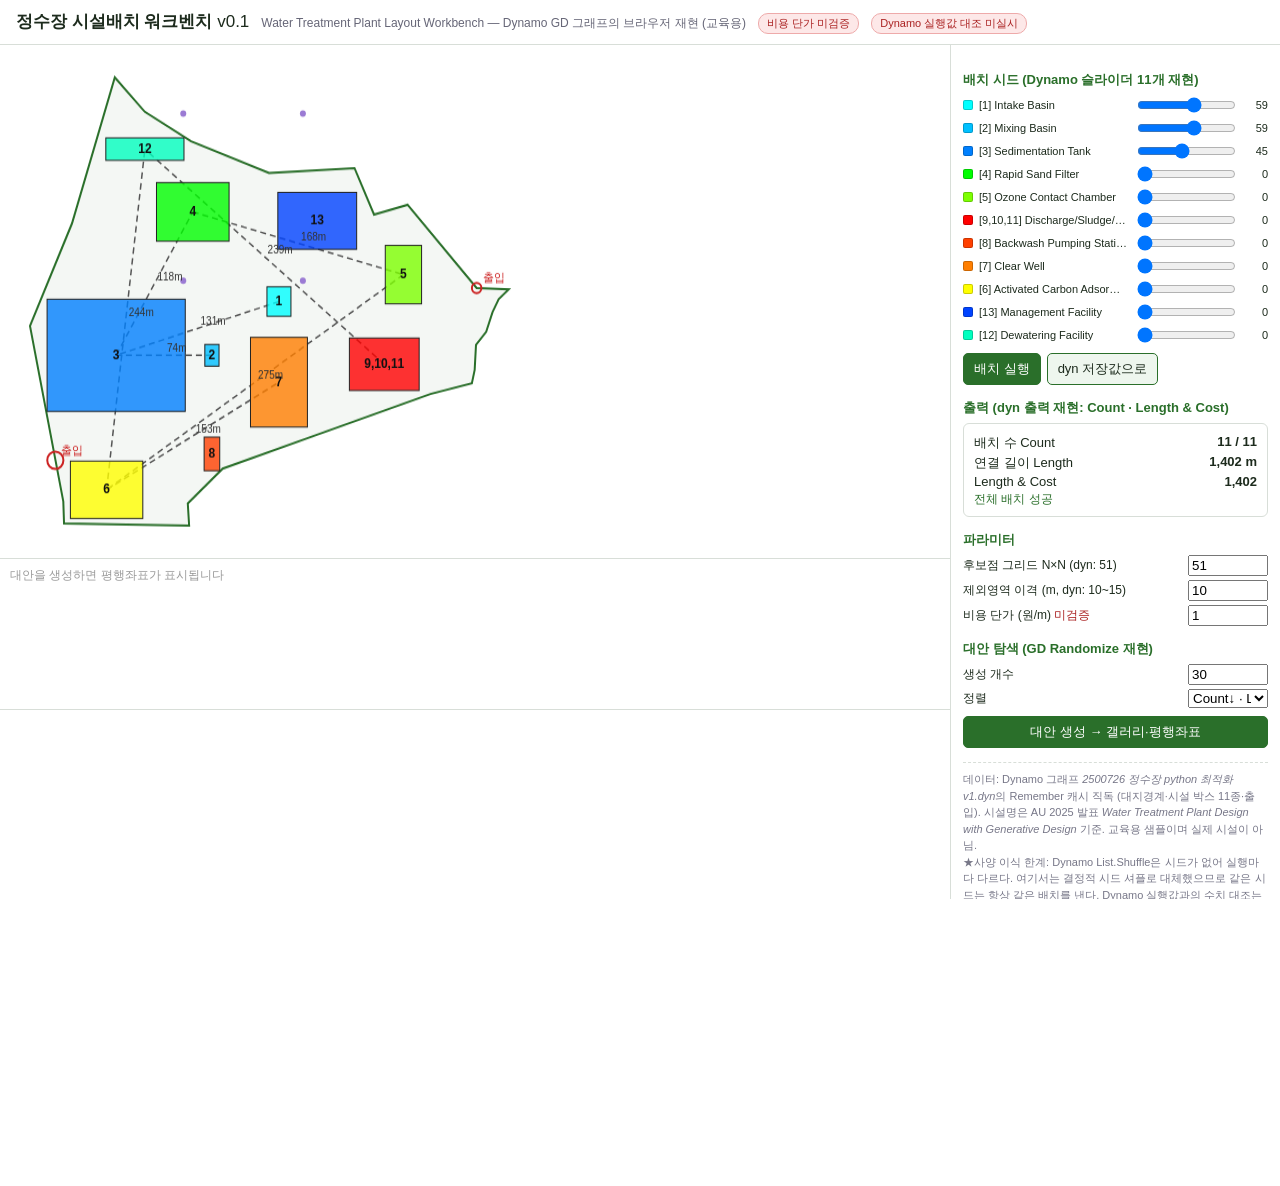
==== 03_web-workbench/index.html @ 7137dc0c "Add 03_web-workbench: browser layout study + dyn update review + blog draft - 03_web-workbench: RUN." ====
<!DOCTYPE html>
<html lang="ko">
<head>
<meta charset="utf-8">
<meta name="viewport" content="width=device-width, initial-scale=1">
<title>정수장 시설배치 워크벤치 v0.1 — WTP Layout Workbench</title>
<style>
  :root { --bg:#ffffff; --ink:#1d2b1d; --line:#d8ded8; --accent:#2a6f2a; }
  * { box-sizing: border-box; }
  body { margin:0; font-family:"Malgun Gothic","Segoe UI",sans-serif; background:var(--bg); color:var(--ink); }
  header { padding:10px 16px; border-bottom:1px solid var(--line); display:flex; align-items:baseline; gap:12px; flex-wrap:wrap; }
  header h1 { font-size:17px; margin:0; }
  header .sub { color:#667; font-size:12px; }
  .badge { font-size:11px; padding:2px 8px; border-radius:10px; background:#fde8e8; color:#a22; border:1px solid #eaa; }
  main { display:grid; grid-template-columns: 1fr 330px; gap:0; height: calc(100vh - 46px); }
  #left { display:flex; flex-direction:column; min-width:0; }
  #plan { flex:1 1 55%; width:100%; min-height:280px; }
  #pcplot { flex:0 0 150px; width:100%; border-top:1px solid var(--line); }
  #galleryWrap { flex:0 0 190px; border-top:1px solid var(--line); overflow-x:auto; overflow-y:hidden;
                 display:flex; align-items:stretch; padding:6px; gap:6px; }
  #gallery { display:flex; gap:6px; }
  .card { border:1px solid var(--line); border-radius:6px; padding:4px; cursor:pointer; background:#fff;
          display:flex; flex-direction:column; align-items:center; font-size:11px; }
  .card:hover { border-color:var(--accent); }
  .card.sel { outline:2px solid #d33; }
  .card .meta { line-height:1.35; text-align:center; }
  #panel { border-left:1px solid var(--line); padding:12px; overflow-y:auto; font-size:13px; }
  #panel h2 { font-size:13px; margin:14px 0 6px; color:var(--accent); }
  .srow { display:flex; align-items:center; gap:6px; margin:3px 0; }
  .srow label { flex:0 0 150px; font-size:11px; white-space:nowrap; overflow:hidden; text-overflow:ellipsis; }
  .srow input[type=range] { flex:1; min-width:60px; }
  .srow .val { flex:0 0 24px; text-align:right; font-size:11px; }
  .chip { width:10px; height:10px; border-radius:2px; border:1px solid #0003; flex:0 0 10px; }
  .prow { display:flex; align-items:center; gap:6px; margin:4px 0; }
  .prow label { flex:1; font-size:12px; }
  .prow input, .prow select { width:80px; }
  button { padding:6px 10px; border:1px solid var(--accent); background:#eef6ee; color:var(--ink);
           border-radius:5px; cursor:pointer; font-size:13px; }
  button:hover { background:#dfeedf; }
  button.primary { background:var(--accent); color:#fff; }
  .outbox { border:1px solid var(--line); border-radius:6px; padding:8px 10px; margin-top:6px; }
  .outbox .row { display:flex; justify-content:space-between; margin:2px 0; }
  .outbox .row b { font-variant-numeric: tabular-nums; }
  .warn { color:#a22; font-size:12px; }
  .ok { color:#2a6f2a; font-size:12px; }
  footer.note { font-size:11px; color:#778; line-height:1.5; margin-top:14px; border-top:1px dashed var(--line); padding-top:8px; }
  @media (max-width: 900px) { main { grid-template-columns: 1fr; } #panel { border-left:none; border-top:1px solid var(--line); } }
</style>
</head>
<body>
<header>
  <h1>정수장 시설배치 워크벤치 <span style="font-weight:normal">v0.1</span></h1>
  <span class="sub">Water Treatment Plant Layout Workbench — Dynamo GD 그래프의 브라우저 재현 (교육용)</span>
  <span class="badge">비용 단가 미검증</span>
  <span class="badge">Dynamo 실행값 대조 미실시</span>
</header>
<main>
  <div id="left">
    <canvas id="plan"></canvas>
    <canvas id="pcplot" title="평행좌표 — 시드 11 + Count + Length&Cost"></canvas>
    <div id="galleryWrap"><div id="gallery"></div></div>
  </div>
  <div id="panel">
    <h2>배치 시드 (Dynamo 슬라이더 11개 재현)</h2>
    <div id="sliders"></div>
    <div style="display:flex; gap:6px; margin-top:8px; flex-wrap:wrap">
      <button id="btnRun" class="primary">배치 실행</button>
      <button id="btnReset">dyn 저장값으로</button>
    </div>

    <h2>출력 (dyn 출력 재현: Count · Length &amp; Cost)</h2>
    <div class="outbox">
      <div class="row"><span>배치 수 Count</span><b id="outCount">–</b></div>
      <div class="row"><span>연결 길이 Length</span><b id="outLength">–</b></div>
      <div class="row"><span>Length &amp; Cost</span><b id="outCost">–</b></div>
      <div id="outFailed" class="ok"></div>
    </div>

    <h2>파라미터</h2>
    <div class="prow"><label>후보점 그리드 N×N (dyn: 51)</label><input id="gridN" type="number" min="11" max="101" step="2" value="51"></div>
    <div class="prow"><label>제외영역 이격 (m, dyn: 10~15)</label><input id="clearance" type="number" min="0" max="50" step="1" value="10"></div>
    <div class="prow"><label>비용 단가 (원/m) <span class="warn">미검증</span></label><input id="costRate" type="number" min="0" step="100" value="1"></div>

    <h2>대안 탐색 (GD Randomize 재현)</h2>
    <div class="prow"><label>생성 개수</label><input id="altCount" type="number" min="1" max="200" value="30"></div>
    <div class="prow"><label>정렬</label>
      <select id="sortKey">
        <option value="cost">Count↓ · L&amp;C↑</option>
        <option value="length">Count↓ · Length↑</option>
        <option value="count">Count만</option>
      </select>
    </div>
    <button id="btnGen" class="primary" style="width:100%; margin-top:4px">대안 생성 → 갤러리·평행좌표</button>

    <footer class="note">
      데이터: Dynamo 그래프 <i>2500726 정수장 python 최적화 v1.dyn</i>의 Remember 캐시 직독
      (대지경계·시설 박스 11종·출입). 시설명은 AU 2025 발표
      <i>Water Treatment Plant Design with Generative Design</i> 기준. 교육용 샘플이며 실제 시설이 아님.<br>
      ★사양 이식 한계: Dynamo List.Shuffle은 시드가 없어 실행마다 다르다. 여기서는 결정적 시드 셔플로
      대체했으므로 같은 시드는 항상 같은 배치를 낸다. Dynamo 실행값과의 수치 대조는 미실시.
    </footer>
  </div>
</main>
<script src="js/data.js"></script>
<script src="js/engine.js"></script>
<script src="js/app.js"></script>
</body>
</html>
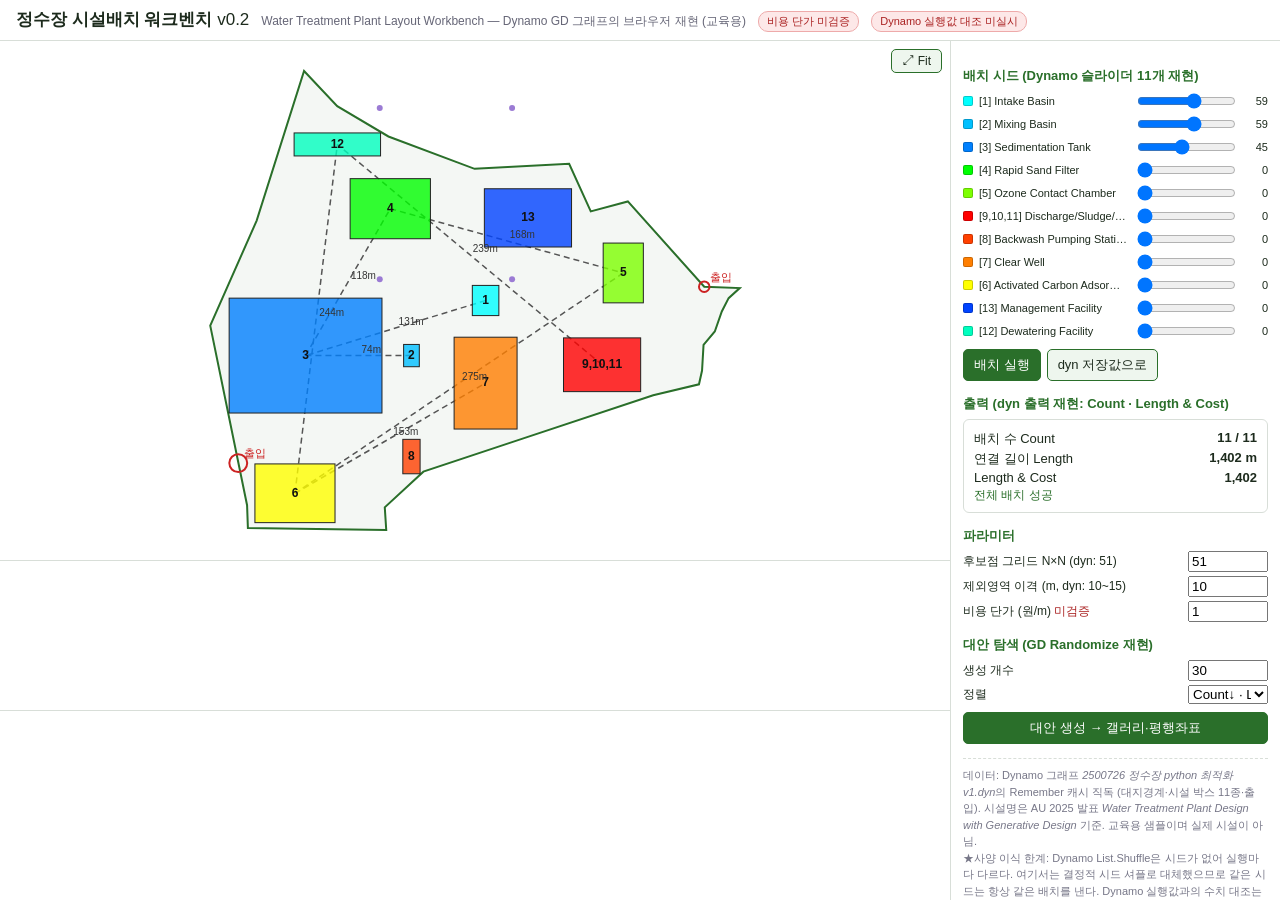
==== commit 419b9c76: "v0.2: pin layout to viewport; add fit / zoom / pan - Fix vertical push-down: canvases were sized by " ====
--- a/03_web-workbench/index.html
+++ b/03_web-workbench/index.html
@@ -7,15 +7,21 @@
 <style>
   :root { --bg:#ffffff; --ink:#1d2b1d; --line:#d8ded8; --accent:#2a6f2a; }
   * { box-sizing: border-box; }
-  body { margin:0; font-family:"Malgun Gothic","Segoe UI",sans-serif; background:var(--bg); color:var(--ink); }
-  header { padding:10px 16px; border-bottom:1px solid var(--line); display:flex; align-items:baseline; gap:12px; flex-wrap:wrap; }
+  html, body { height:100%; }
+  body { margin:0; font-family:"Malgun Gothic","Segoe UI",sans-serif; background:var(--bg); color:var(--ink);
+         display:flex; flex-direction:column; overflow:hidden; }
+  header { flex:0 0 auto; padding:8px 16px; border-bottom:1px solid var(--line); display:flex; align-items:baseline; gap:12px; flex-wrap:wrap; }
   header h1 { font-size:17px; margin:0; }
   header .sub { color:#667; font-size:12px; }
   .badge { font-size:11px; padding:2px 8px; border-radius:10px; background:#fde8e8; color:#a22; border:1px solid #eaa; }
-  main { display:grid; grid-template-columns: 1fr 330px; gap:0; height: calc(100vh - 46px); }
-  #left { display:flex; flex-direction:column; min-width:0; }
-  #plan { flex:1 1 55%; width:100%; min-height:280px; }
-  #pcplot { flex:0 0 150px; width:100%; border-top:1px solid var(--line); }
+  main { flex:1 1 auto; min-height:0; display:grid; grid-template-columns: 1fr 330px; gap:0; }
+  #left { display:flex; flex-direction:column; min-width:0; min-height:0; }
+  /* 캔버스는 절대배치로 분리 — width/height 속성 변경이 레이아웃을 다시 키우는 되먹임(상하 밀림) 차단 */
+  #planWrap { flex:1 1 auto; min-height:120px; position:relative; overflow:hidden; }
+  #plan { position:absolute; inset:0; width:100%; height:100%; display:block; cursor:grab; }
+  #plan.panning { cursor:grabbing; }
+  #btnFit { position:absolute; top:8px; right:8px; z-index:2; padding:4px 10px; font-size:12px; }
+  #pcplot { flex:0 0 150px; width:100%; height:150px; display:block; border-top:1px solid var(--line); }
   #galleryWrap { flex:0 0 190px; border-top:1px solid var(--line); overflow-x:auto; overflow-y:hidden;
                  display:flex; align-items:stretch; padding:6px; gap:6px; }
   #gallery { display:flex; gap:6px; }
@@ -44,19 +50,23 @@
   .warn { color:#a22; font-size:12px; }
   .ok { color:#2a6f2a; font-size:12px; }
   footer.note { font-size:11px; color:#778; line-height:1.5; margin-top:14px; border-top:1px dashed var(--line); padding-top:8px; }
-  @media (max-width: 900px) { main { grid-template-columns: 1fr; } #panel { border-left:none; border-top:1px solid var(--line); } }
+  @media (max-width: 900px) { body { overflow:auto; } main { grid-template-columns: 1fr; }
+    #planWrap { min-height:320px; } #panel { border-left:none; border-top:1px solid var(--line); } }
 </style>
 </head>
 <body>
 <header>
-  <h1>정수장 시설배치 워크벤치 <span style="font-weight:normal">v0.1</span></h1>
+  <h1>정수장 시설배치 워크벤치 <span style="font-weight:normal">v0.2</span></h1>
   <span class="sub">Water Treatment Plant Layout Workbench — Dynamo GD 그래프의 브라우저 재현 (교육용)</span>
   <span class="badge">비용 단가 미검증</span>
   <span class="badge">Dynamo 실행값 대조 미실시</span>
 </header>
 <main>
   <div id="left">
-    <canvas id="plan"></canvas>
+    <div id="planWrap">
+      <canvas id="plan" title="휠=줌 · 드래그=이동"></canvas>
+      <button id="btnFit" title="형상을 화면에 맞춤 (휠 줌·드래그 이동 후 복귀)">⤢ Fit</button>
+    </div>
     <canvas id="pcplot" title="평행좌표 — 시드 11 + Count + Length&Cost"></canvas>
     <div id="galleryWrap"><div id="gallery"></div></div>
   </div>
@@ -101,8 +111,8 @@
     </footer>
   </div>
 </main>
-<script src="js/data.js"></script>
-<script src="js/engine.js"></script>
-<script src="js/app.js"></script>
+<script src="js/data.js?v=0.2"></script>
+<script src="js/engine.js?v=0.2"></script>
+<script src="js/app.js?v=0.2"></script>
 </body>
 </html>
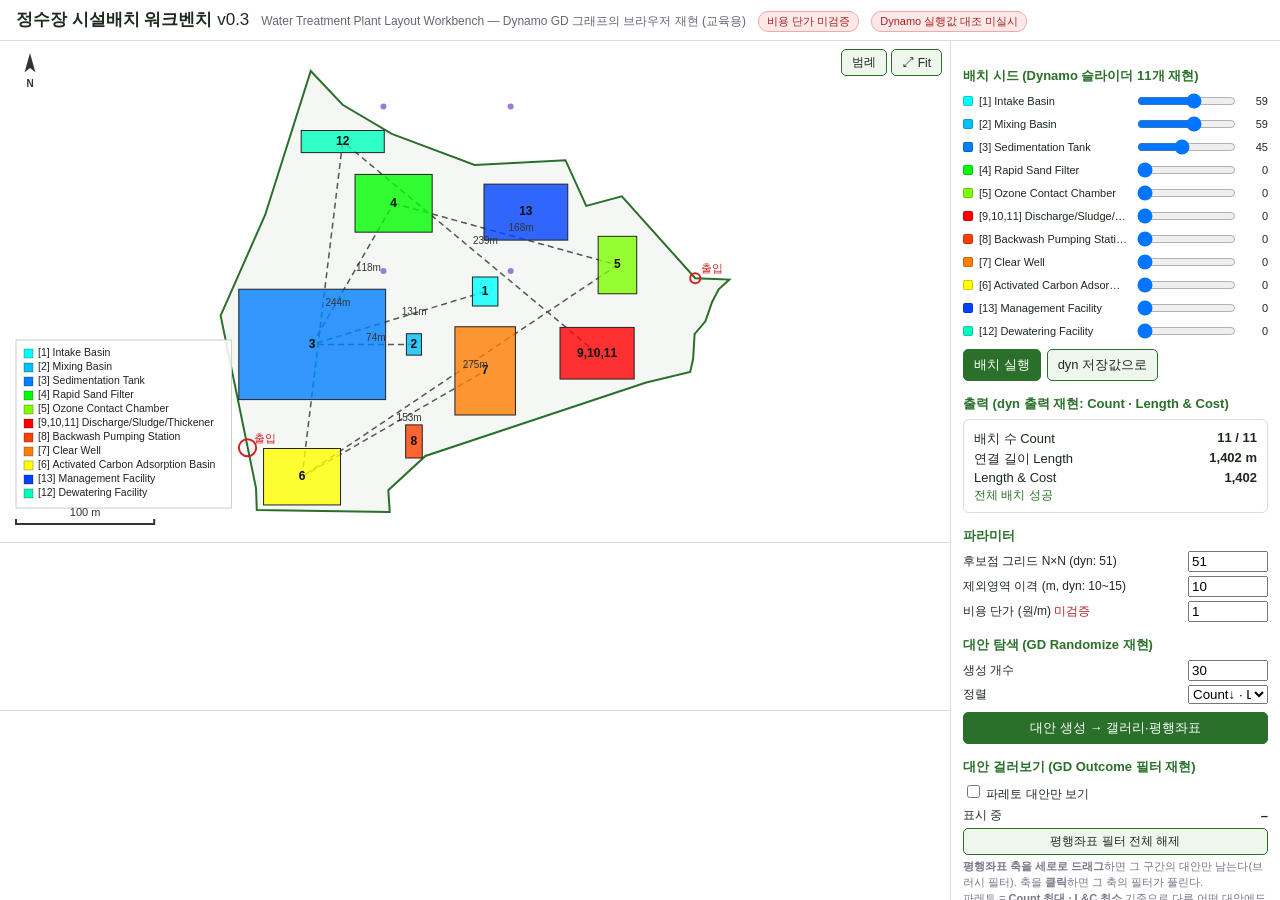
==== commit 338ffb1e: "v0.3: outcome filtering (brush + Pareto), exports, plan-drawing basics Workbench - Parallel-coordina" ====
--- a/03_web-workbench/index.html
+++ b/03_web-workbench/index.html
@@ -3,7 +3,7 @@
 <head>
 <meta charset="utf-8">
 <meta name="viewport" content="width=device-width, initial-scale=1">
-<title>정수장 시설배치 워크벤치 v0.1 — WTP Layout Workbench</title>
+<title>정수장 시설배치 워크벤치 v0.3 — WTP Layout Workbench</title>
 <style>
   :root { --bg:#ffffff; --ink:#1d2b1d; --line:#d8ded8; --accent:#2a6f2a; }
   * { box-sizing: border-box; }
@@ -20,8 +20,10 @@
   #planWrap { flex:1 1 auto; min-height:120px; position:relative; overflow:hidden; }
   #plan { position:absolute; inset:0; width:100%; height:100%; display:block; cursor:grab; }
   #plan.panning { cursor:grabbing; }
-  #btnFit { position:absolute; top:8px; right:8px; z-index:2; padding:4px 10px; font-size:12px; }
-  #pcplot { flex:0 0 150px; width:100%; height:150px; display:block; border-top:1px solid var(--line); }
+  #planTools { position:absolute; top:8px; right:8px; z-index:2; display:flex; gap:4px; }
+  #planTools button { padding:4px 10px; font-size:12px; }
+  #pcWrap { flex:0 0 168px; position:relative; border-top:1px solid var(--line); }
+  #pcplot { position:absolute; inset:0; width:100%; height:100%; display:block; cursor:crosshair; }
   #galleryWrap { flex:0 0 190px; border-top:1px solid var(--line); overflow-x:auto; overflow-y:hidden;
                  display:flex; align-items:stretch; padding:6px; gap:6px; }
   #gallery { display:flex; gap:6px; }
@@ -29,6 +31,7 @@
           display:flex; flex-direction:column; align-items:center; font-size:11px; }
   .card:hover { border-color:var(--accent); }
   .card.sel { outline:2px solid #d33; }
+  .card.pareto { border-color:#c98a00; background:#fffbf0; }
   .card .meta { line-height:1.35; text-align:center; }
   #panel { border-left:1px solid var(--line); padding:12px; overflow-y:auto; font-size:13px; }
   #panel h2 { font-size:13px; margin:14px 0 6px; color:var(--accent); }
@@ -40,15 +43,18 @@
   .prow { display:flex; align-items:center; gap:6px; margin:4px 0; }
   .prow label { flex:1; font-size:12px; }
   .prow input, .prow select { width:80px; }
+  .prow input[type=checkbox] { width:auto; }
   button { padding:6px 10px; border:1px solid var(--accent); background:#eef6ee; color:var(--ink);
            border-radius:5px; cursor:pointer; font-size:13px; }
   button:hover { background:#dfeedf; }
   button.primary { background:var(--accent); color:#fff; }
+  button.small { padding:4px 8px; font-size:12px; }
   .outbox { border:1px solid var(--line); border-radius:6px; padding:8px 10px; margin-top:6px; }
   .outbox .row { display:flex; justify-content:space-between; margin:2px 0; }
   .outbox .row b { font-variant-numeric: tabular-nums; }
   .warn { color:#a22; font-size:12px; }
   .ok { color:#2a6f2a; font-size:12px; }
+  .hint { font-size:11px; color:#778; margin:4px 0 0; line-height:1.45; }
   footer.note { font-size:11px; color:#778; line-height:1.5; margin-top:14px; border-top:1px dashed var(--line); padding-top:8px; }
   @media (max-width: 900px) { body { overflow:auto; } main { grid-template-columns: 1fr; }
     #planWrap { min-height:320px; } #panel { border-left:none; border-top:1px solid var(--line); } }
@@ -56,7 +62,7 @@
 </head>
 <body>
 <header>
-  <h1>정수장 시설배치 워크벤치 <span style="font-weight:normal">v0.2</span></h1>
+  <h1>정수장 시설배치 워크벤치 <span style="font-weight:normal">v0.3</span></h1>
   <span class="sub">Water Treatment Plant Layout Workbench — Dynamo GD 그래프의 브라우저 재현 (교육용)</span>
   <span class="badge">비용 단가 미검증</span>
   <span class="badge">Dynamo 실행값 대조 미실시</span>
@@ -65,9 +71,14 @@
   <div id="left">
     <div id="planWrap">
       <canvas id="plan" title="휠=줌 · 드래그=이동"></canvas>
-      <button id="btnFit" title="형상을 화면에 맞춤 (휠 줌·드래그 이동 후 복귀)">⤢ Fit</button>
+      <div id="planTools">
+        <button id="btnLegend" title="시설 범례 표시/숨김">범례</button>
+        <button id="btnFit" title="형상을 화면에 맞춤 (휠 줌·드래그 이동 후 복귀)">⤢ Fit</button>
+      </div>
     </div>
-    <canvas id="pcplot" title="평행좌표 — 시드 11 + Count + Length&Cost"></canvas>
+    <div id="pcWrap">
+      <canvas id="pcplot" title="평행좌표 — 축 위를 세로로 드래그하면 그 범위만 남는다(브러시). 축을 클릭하면 해제."></canvas>
+    </div>
     <div id="galleryWrap"><div id="gallery"></div></div>
   </div>
   <div id="panel">
@@ -102,6 +113,24 @@
     </div>
     <button id="btnGen" class="primary" style="width:100%; margin-top:4px">대안 생성 → 갤러리·평행좌표</button>
 
+    <h2>대안 걸러보기 (GD Outcome 필터 재현)</h2>
+    <div class="prow"><label><input id="paretoOnly" type="checkbox"> 파레토 대안만 보기</label></div>
+    <div class="prow"><label>표시 중</label><b id="filterCount" style="font-variant-numeric:tabular-nums">–</b></div>
+    <button id="btnClearBrush" class="small" style="width:100%">평행좌표 필터 전체 해제</button>
+    <p class="hint"><b>평행좌표 축을 세로로 드래그</b>하면 그 구간의 대안만 남는다(브러시 필터). 축을 <b>클릭</b>하면 그 축의 필터가 풀린다.<br>
+      파레토 = <b>Count 최대 · L&amp;C 최소</b> 기준으로 다른 어떤 대안에도 지지 않는 대안(비지배해). 갤러리에서 노란 테두리 + ★.</p>
+
+    <h2>내보내기 (→ Dynamo 재입력 / 보고서)</h2>
+    <div style="display:flex; gap:6px; flex-wrap:wrap">
+      <button id="btnCsv" class="small">대안표 CSV</button>
+      <button id="btnJson" class="small">선택 대안 JSON</button>
+      <button id="btnPng" class="small">평면 PNG</button>
+      <button id="btnLink" class="small">퍼머링크 복사</button>
+    </div>
+    <p class="hint" id="exportMsg">CSV = 표시 중인 대안 전부(시드 11 + Count/Length/Cost + 파레토 여부).
+      JSON = 선택 대안 1건의 박스 중심좌표(mm)까지 — Dynamo에 좌표로 되먹일 수 있는 형식.
+      퍼머링크 = 현재 시드·파라미터가 담긴 URL(주소창 #). 같은 링크는 항상 같은 배치.</p>
+
     <footer class="note">
       데이터: Dynamo 그래프 <i>2500726 정수장 python 최적화 v1.dyn</i>의 Remember 캐시 직독
       (대지경계·시설 박스 11종·출입). 시설명은 AU 2025 발표
@@ -111,8 +140,8 @@
     </footer>
   </div>
 </main>
-<script src="js/data.js?v=0.2"></script>
-<script src="js/engine.js?v=0.2"></script>
-<script src="js/app.js?v=0.2"></script>
+<script src="js/data.js?v=0.3"></script>
+<script src="js/engine.js?v=0.3"></script>
+<script src="js/app.js?v=0.3"></script>
 </body>
 </html>
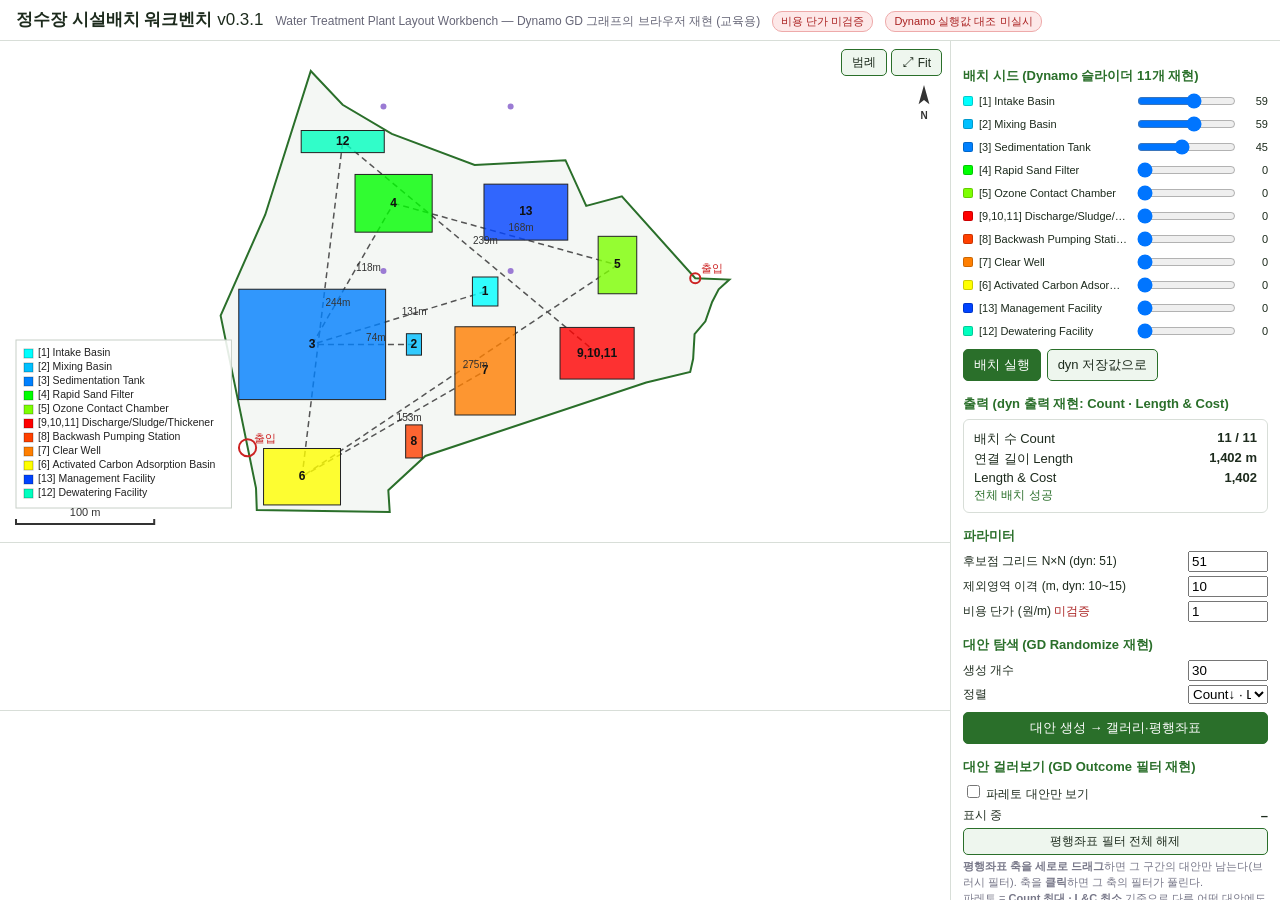
==== commit 8597c43f: "v0.3.1: keep the legend from overflowing a short canvas Opening the build in a 560px-tall window sho" ====
--- a/03_web-workbench/index.html
+++ b/03_web-workbench/index.html
@@ -3,7 +3,7 @@
 <head>
 <meta charset="utf-8">
 <meta name="viewport" content="width=device-width, initial-scale=1">
-<title>정수장 시설배치 워크벤치 v0.3 — WTP Layout Workbench</title>
+<title>정수장 시설배치 워크벤치 v0.3.1 — WTP Layout Workbench</title>
 <style>
   :root { --bg:#ffffff; --ink:#1d2b1d; --line:#d8ded8; --accent:#2a6f2a; }
   * { box-sizing: border-box; }
@@ -62,7 +62,7 @@
 </head>
 <body>
 <header>
-  <h1>정수장 시설배치 워크벤치 <span style="font-weight:normal">v0.3</span></h1>
+  <h1>정수장 시설배치 워크벤치 <span style="font-weight:normal">v0.3.1</span></h1>
   <span class="sub">Water Treatment Plant Layout Workbench — Dynamo GD 그래프의 브라우저 재현 (교육용)</span>
   <span class="badge">비용 단가 미검증</span>
   <span class="badge">Dynamo 실행값 대조 미실시</span>
@@ -140,8 +140,8 @@
     </footer>
   </div>
 </main>
-<script src="js/data.js?v=0.3"></script>
-<script src="js/engine.js?v=0.3"></script>
-<script src="js/app.js?v=0.3"></script>
+<script src="js/data.js?v=0.3.1"></script>
+<script src="js/engine.js?v=0.3.1"></script>
+<script src="js/app.js?v=0.3.1"></script>
 </body>
 </html>
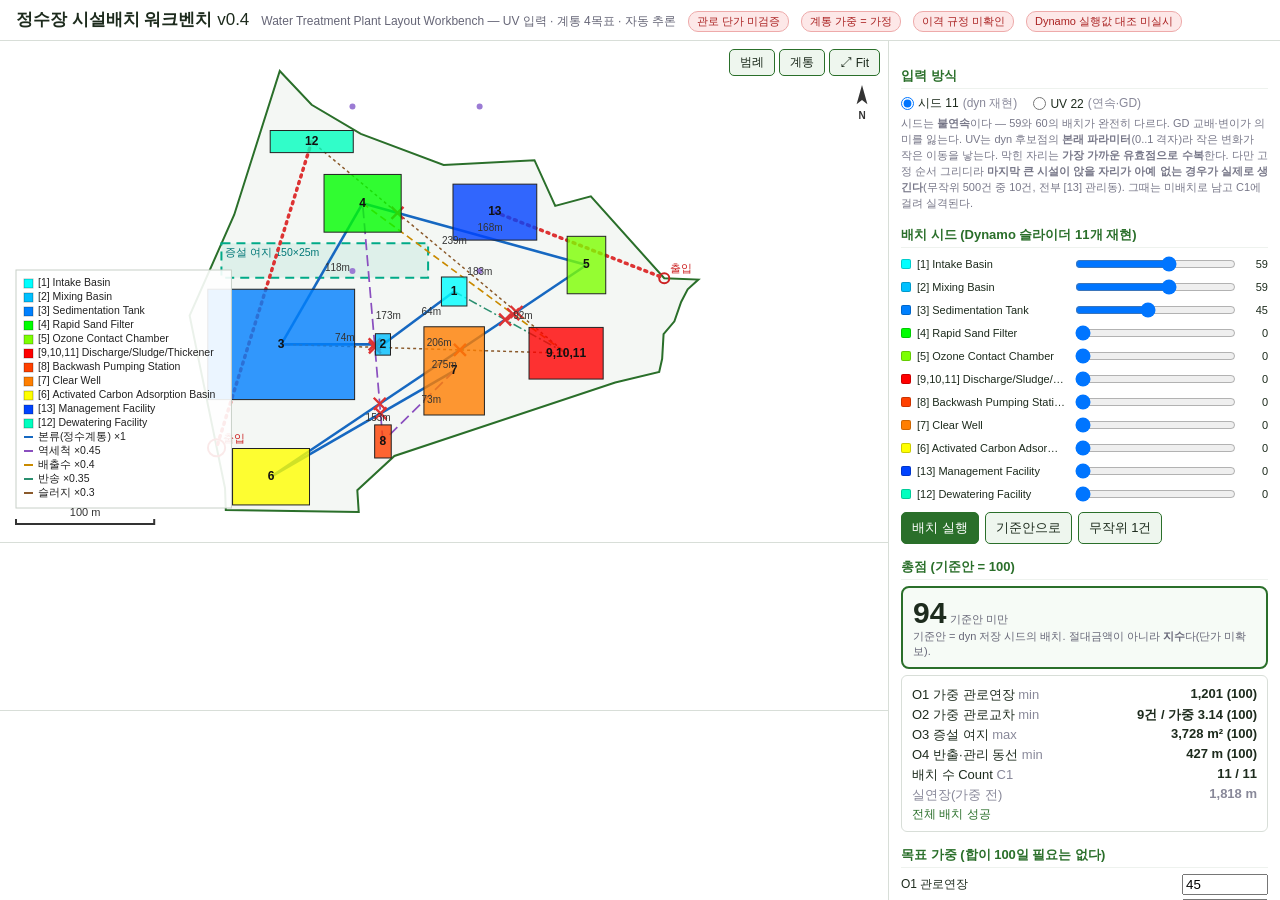
==== commit 420c24ef: "v0.4: UV input, water-treatment network v2, four objectives, reasoning panel Input: seeds (discontin" ====
--- a/03_web-workbench/index.html
+++ b/03_web-workbench/index.html
@@ -3,7 +3,7 @@
 <head>
 <meta charset="utf-8">
 <meta name="viewport" content="width=device-width, initial-scale=1">
-<title>정수장 시설배치 워크벤치 v0.3.1 — WTP Layout Workbench</title>
+<title>정수장 시설배치 워크벤치 v0.4 — WTP Layout Workbench</title>
 <style>
   :root { --bg:#ffffff; --ink:#1d2b1d; --line:#d8ded8; --accent:#2a6f2a; }
   * { box-sizing: border-box; }
@@ -14,12 +14,13 @@
   header h1 { font-size:17px; margin:0; }
   header .sub { color:#667; font-size:12px; }
   .badge { font-size:11px; padding:2px 8px; border-radius:10px; background:#fde8e8; color:#a22; border:1px solid #eaa; }
-  main { flex:1 1 auto; min-height:0; display:grid; grid-template-columns: 1fr 330px; gap:0; }
+  main { flex:1 1 auto; min-height:0; display:grid; grid-template-columns: 1fr 392px; gap:0; }
   #left { display:flex; flex-direction:column; min-width:0; min-height:0; }
   /* 캔버스는 절대배치로 분리 — width/height 속성 변경이 레이아웃을 다시 키우는 되먹임(상하 밀림) 차단 */
   #planWrap { flex:1 1 auto; min-height:120px; position:relative; overflow:hidden; }
   #plan { position:absolute; inset:0; width:100%; height:100%; display:block; cursor:grab; }
   #plan.panning { cursor:grabbing; }
+  #plan.movebox { cursor:move; }
   #planTools { position:absolute; top:8px; right:8px; z-index:2; display:flex; gap:4px; }
   #planTools button { padding:4px 10px; font-size:12px; }
   #pcWrap { flex:0 0 168px; position:relative; border-top:1px solid var(--line); }
@@ -32,47 +33,88 @@
   .card:hover { border-color:var(--accent); }
   .card.sel { outline:2px solid #d33; }
   .card.pareto { border-color:#c98a00; background:#fffbf0; }
+  .card.disq { opacity:.55; background:#f7f7f7; }
   .card .meta { line-height:1.35; text-align:center; }
   #panel { border-left:1px solid var(--line); padding:12px; overflow-y:auto; font-size:13px; }
-  #panel h2 { font-size:13px; margin:14px 0 6px; color:var(--accent); }
+  #panel h2 { font-size:13px; margin:14px 0 6px; color:var(--accent); border-bottom:1px solid #eef2ee; padding-bottom:3px; }
   .srow { display:flex; align-items:center; gap:6px; margin:3px 0; }
   .srow label { flex:0 0 150px; font-size:11px; white-space:nowrap; overflow:hidden; text-overflow:ellipsis; }
   .srow input[type=range] { flex:1; min-width:60px; }
   .srow .val { flex:0 0 24px; text-align:right; font-size:11px; }
   .chip { width:10px; height:10px; border-radius:2px; border:1px solid #0003; flex:0 0 10px; }
+  /* UV 입력 — 박스마다 2줄 */
+  .uvbox { border:1px solid #eef2ee; border-radius:5px; padding:4px 6px; margin:4px 0; }
+  .uvhead { display:flex; align-items:center; gap:6px; font-size:11px; }
+  .uvhead .nm { flex:1; white-space:nowrap; overflow:hidden; text-overflow:ellipsis; }
+  .uvhead .rot { font-size:10px; color:#667; display:flex; align-items:center; gap:2px; }
+  .uvline { display:flex; align-items:center; gap:4px; margin-top:2px; }
+  .uvline span.k { font-size:10px; color:#778; width:9px; }
+  .uvline input[type=range] { flex:1; min-width:40px; }
+  .uvline input[type=number] { width:52px; font-size:11px; }
   .prow { display:flex; align-items:center; gap:6px; margin:4px 0; }
   .prow label { flex:1; font-size:12px; }
-  .prow input, .prow select { width:80px; }
+  .prow input, .prow select { width:86px; }
   .prow input[type=checkbox] { width:auto; }
+  /* 입력 방식 라디오 — .prow의 label{flex:1}을 쓰면 두 줄로 찢어진다(헤드리스 캡처에서 실검출) */
+  .moderow { display:flex; gap:16px; align-items:center; margin:4px 0; }
+  .moderow label { display:flex; align-items:center; gap:4px; font-size:12px; white-space:nowrap; }
+  .moderow input[type=radio] { width:auto; margin:0; }
   button { padding:6px 10px; border:1px solid var(--accent); background:#eef6ee; color:var(--ink);
            border-radius:5px; cursor:pointer; font-size:13px; }
   button:hover { background:#dfeedf; }
   button.primary { background:var(--accent); color:#fff; }
   button.small { padding:4px 8px; font-size:12px; }
+  button:disabled { opacity:.5; cursor:default; }
   .outbox { border:1px solid var(--line); border-radius:6px; padding:8px 10px; margin-top:6px; }
   .outbox .row { display:flex; justify-content:space-between; margin:2px 0; }
   .outbox .row b { font-variant-numeric: tabular-nums; }
+  .totalbox { border:2px solid var(--accent); border-radius:8px; padding:8px 10px; margin-top:6px; background:#f6fbf6; }
+  .totalbox .big { font-size:30px; font-weight:700; font-variant-numeric:tabular-nums; line-height:1.1; }
+  .totalbox .big.disq { color:#a22; font-size:20px; }
+  .totalbox .cap { font-size:11px; color:#667; }
   .warn { color:#a22; font-size:12px; }
-  .ok { color:#2a6f2a; font-size:12px; }
+  .ok { color:#2a6f2a; }
+  .bad { color:#a22; }
+  .dim { color:#889; }
   .hint { font-size:11px; color:#778; margin:4px 0 0; line-height:1.45; }
   footer.note { font-size:11px; color:#778; line-height:1.5; margin-top:14px; border-top:1px dashed var(--line); padding-top:8px; }
-  @media (max-width: 900px) { body { overflow:auto; } main { grid-template-columns: 1fr; }
+  /* 추론 */
+  #reason .sec { border:1px solid var(--line); border-radius:6px; margin:6px 0; overflow:hidden; }
+  #reason .sec > summary { cursor:pointer; padding:5px 8px; font-size:12px; font-weight:600; background:#f5f8f5; list-style:none; }
+  #reason .sec > summary::-webkit-details-marker { display:none; }
+  #reason .sec > summary::before { content:"▸ "; color:#789; }
+  #reason .sec[open] > summary::before { content:"▾ "; }
+  #reason .sec.bad > summary { background:#fdecec; color:#a22; }
+  #reason .body { padding:6px 9px; font-size:11.5px; line-height:1.6; }
+  #reason .body p { margin:3px 0; }
+  #reason table { width:100%; border-collapse:collapse; font-size:11px; }
+  #reason th, #reason td { border-bottom:1px solid #eef2ee; padding:2px 3px; text-align:right; }
+  #reason th:first-child, #reason td:first-child { text-align:left; }
+  #reason th { color:#667; font-weight:600; }
+  #optlog { height:132px; overflow-y:auto; border:1px solid var(--line); border-radius:5px; padding:5px 7px;
+            font-size:10.5px; line-height:1.55; background:#fcfdfc; font-variant-numeric:tabular-nums; }
+  #optlog .acc { color:#1a5c1a; }
+  #optlog .hd { color:#667; }
+  @media (max-width: 980px) { body { overflow:auto; } main { grid-template-columns: 1fr; }
     #planWrap { min-height:320px; } #panel { border-left:none; border-top:1px solid var(--line); } }
 </style>
 </head>
 <body>
 <header>
-  <h1>정수장 시설배치 워크벤치 <span style="font-weight:normal">v0.3.1</span></h1>
-  <span class="sub">Water Treatment Plant Layout Workbench — Dynamo GD 그래프의 브라우저 재현 (교육용)</span>
-  <span class="badge">비용 단가 미검증</span>
+  <h1>정수장 시설배치 워크벤치 <span style="font-weight:normal">v0.4</span></h1>
+  <span class="sub">Water Treatment Plant Layout Workbench — UV 입력 · 계통 4목표 · 자동 추론</span>
+  <span class="badge">관로 단가 미검증</span>
+  <span class="badge">계통 가중 = 가정</span>
+  <span class="badge">이격 규정 미확인</span>
   <span class="badge">Dynamo 실행값 대조 미실시</span>
 </header>
 <main>
   <div id="left">
     <div id="planWrap">
-      <canvas id="plan" title="휠=줌 · 드래그=이동"></canvas>
+      <canvas id="plan" title="휠=줌 · 드래그=이동 · (UV 모드) 박스를 끌면 그 시설의 UV가 바뀐다"></canvas>
       <div id="planTools">
         <button id="btnLegend" title="시설 범례 표시/숨김">범례</button>
+        <button id="btnLayers" title="계통·증설·동선 표시 전환">계통</button>
         <button id="btnFit" title="형상을 화면에 맞춤 (휠 줌·드래그 이동 후 복귀)">⤢ Fit</button>
       </div>
     </div>
@@ -82,66 +124,140 @@
     <div id="galleryWrap"><div id="gallery"></div></div>
   </div>
   <div id="panel">
-    <h2>배치 시드 (Dynamo 슬라이더 11개 재현)</h2>
+
+    <h2>입력 방식</h2>
+    <div class="moderow">
+      <label><input type="radio" name="mode" id="modeSeed" value="seed" checked> 시드 11 <span class="dim">(dyn 재현)</span></label>
+      <label><input type="radio" name="mode" id="modeUv" value="uv"> UV 22 <span class="dim">(연속·GD)</span></label>
+    </div>
+    <p class="hint" id="modeHint">시드는 <b>불연속</b>이다 — 59와 60의 배치가 완전히 다르다. GD 교배·변이가 의미를 잃는다.
+      UV는 dyn 후보점의 <b>본래 파라미터</b>(0..1 격자)라 작은 변화가 작은 이동을 낳는다.
+      막힌 자리는 <b>가장 가까운 유효점으로 수복</b>한다. 다만 고정 순서 그리디라 <b>마지막 큰 시설이 앉을 자리가 아예 없는 경우가 실제로 생긴다</b>(무작위 500건 중 10건, 전부 [13] 관리동). 그때는 미배치로 남고 C1에 걸려 실격된다.</p>
+
+    <h2 id="inTitle">배치 시드 (Dynamo 슬라이더 11개 재현)</h2>
     <div id="sliders"></div>
+    <div id="uvinputs" style="display:none"></div>
     <div style="display:flex; gap:6px; margin-top:8px; flex-wrap:wrap">
       <button id="btnRun" class="primary">배치 실행</button>
-      <button id="btnReset">dyn 저장값으로</button>
-    </div>
-
-    <h2>출력 (dyn 출력 재현: Count · Length &amp; Cost)</h2>
+      <button id="btnReset">기준안으로</button>
+      <button id="btnRandom">무작위 1건</button>
+    </div>
+
+    <h2>총점 (기준안 = 100)</h2>
+    <div class="totalbox">
+      <div><span class="big" id="outTotal">–</span> <span class="cap" id="outTotalCap"></span></div>
+      <div class="cap" id="outTotalSub">기준안 = dyn 저장 시드의 배치. 절대금액이 아니라 <b>지수</b>다(단가 미확보).</div>
+    </div>
     <div class="outbox">
-      <div class="row"><span>배치 수 Count</span><b id="outCount">–</b></div>
-      <div class="row"><span>연결 길이 Length</span><b id="outLength">–</b></div>
-      <div class="row"><span>Length &amp; Cost</span><b id="outCost">–</b></div>
-      <div id="outFailed" class="ok"></div>
-    </div>
-
-    <h2>파라미터</h2>
+      <div class="row"><span>O1 가중 관로연장 <span class="dim">min</span></span><b id="outO1">–</b></div>
+      <div class="row"><span>O2 가중 관로교차 <span class="dim">min</span></span><b id="outO2">–</b></div>
+      <div class="row"><span>O3 증설 여지 <span class="dim">max</span></span><b id="outO3">–</b></div>
+      <div class="row"><span>O4 반출·관리 동선 <span class="dim">min</span></span><b id="outO4">–</b></div>
+      <div class="row"><span>배치 수 Count <span class="dim">C1</span></span><b id="outCount">–</b></div>
+      <div class="row"><span class="dim">실연장(가중 전)</span><b id="outRaw" class="dim">–</b></div>
+      <div id="outFailed" class="ok" style="font-size:12px"></div>
+    </div>
+
+    <h2>목표 가중 (합이 100일 필요는 없다)</h2>
+    <div class="prow"><label>O1 관로연장</label><input id="wO1" type="number" min="0" max="100" step="5" value="45"></div>
+    <div class="prow"><label>O2 관로교차</label><input id="wO2" type="number" min="0" max="100" step="5" value="15"></div>
+    <div class="prow"><label>O3 증설 여지</label><input id="wO3" type="number" min="0" max="100" step="5" value="20"></div>
+    <div class="prow"><label>O4 반출·동선</label><input id="wO4" type="number" min="0" max="100" step="5" value="20"></div>
+    <div class="prow"><label>감점 C5 역행 1건당</label><input id="pRev" type="number" min="0" max="50" step="1" value="3"></div>
+    <div class="prow"><label>감점 C6 이격미달 1건당</label><input id="pHaz" type="number" min="0" max="50" step="1" value="5"></div>
+
+    <h2>계통·평가 설정</h2>
+    <div class="prow"><label>연결망</label>
+      <select id="netSel">
+        <option value="v2">계통 v2 (L1~L12+동선)</option>
+        <option value="dyn">dyn 원본 8쌍</option>
+      </select></div>
+    <div class="prow"><label>길이 측정</label>
+      <select id="measure">
+        <option value="center">중심간 (dyn 재현)</option>
+        <option value="edge">면-사이 (실관로에 가까움)</option>
+      </select></div>
+    <div class="prow"><label>증설 판정 격자 N</label><input id="expGridN" type="number" min="24" max="128" step="8" value="64"></div>
+    <div class="prow"><label>C6 안전이격 임계 (m)</label><input id="hazMin" type="number" min="0" step="10" placeholder="미설정"></div>
+    <p class="hint">계통 v2 = 본류 6 + 역세 2 + 배출수·슬러지 3 + 반송 1 + 동선 2.
+      dyn 8쌍에는 <b>[8] 역세척펌프장과 [13] 관리동이 없어</b> 두 시설이 어디에 놓이든 점수가 변하지 않는다.
+      계통 v2로 바꾸면 11개 시설 전부가 채점에 참여한다.</p>
+
+    <h2>배치 파라미터</h2>
     <div class="prow"><label>후보점 그리드 N×N (dyn: 51)</label><input id="gridN" type="number" min="11" max="101" step="2" value="51"></div>
     <div class="prow"><label>제외영역 이격 (m, dyn: 10~15)</label><input id="clearance" type="number" min="0" max="50" step="1" value="10"></div>
+    <div class="prow"><label>90° 회전 허용 <span class="dim">(UV 모드)</span></label><input id="allowRot" type="checkbox"></div>
     <div class="prow"><label>비용 단가 (원/m) <span class="warn">미검증</span></label><input id="costRate" type="number" min="0" step="100" value="1"></div>
 
     <h2>대안 탐색 (GD Randomize 재현)</h2>
     <div class="prow"><label>생성 개수</label><input id="altCount" type="number" min="1" max="200" value="30"></div>
+    <div class="prow"><label>탐색 시드 <span class="dim">(재현용)</span></label><input id="searchSeed" type="number" min="0" step="1" value="1"></div>
     <div class="prow"><label>정렬</label>
       <select id="sortKey">
-        <option value="cost">Count↓ · L&amp;C↑</option>
-        <option value="length">Count↓ · Length↑</option>
-        <option value="count">Count만</option>
+        <option value="total">총점↑</option>
+        <option value="o1">O1 관로연장↓</option>
+        <option value="o3">O3 증설여지↑</option>
+        <option value="o4">O4 동선↓</option>
+        <option value="count">Count↓</option>
       </select>
     </div>
     <button id="btnGen" class="primary" style="width:100%; margin-top:4px">대안 생성 → 갤러리·평행좌표</button>
+
+    <h2>자동 개선 — 스스로 고쳐 가는 과정</h2>
+    <div class="prow"><label>반복 수</label><input id="optIters" type="number" min="20" max="4000" step="20" value="400"></div>
+    <div class="prow"><label>시작 보폭 (UV)</label><input id="optStep" type="number" min="0.02" max="0.5" step="0.02" value="0.14"></div>
+    <div style="display:flex; gap:6px; flex-wrap:wrap; margin-bottom:6px">
+      <button id="btnOpt" class="primary">▶ 자동 개선 시작</button>
+      <button id="btnOptStop" disabled>■ 정지</button>
+      <button id="btnOptBest" disabled>최고안 적용</button>
+    </div>
+    <div id="optlog"><span class="hd">아직 돌리지 않았다. 시작하면 <b>받아들인 수(手)</b>마다 무엇을 왜 바꿨는지 한 줄씩 쌓인다.</span></div>
+    <p class="hint">UV 모드에서만 동작한다(시드는 연속이 아니라 언덕오르기가 성립하지 않는다).
+      수(手)는 셋이다 — <b>이동</b>(한 시설 흔들기) · <b>교환</b>(두 시설 자리 맞바꾸기) · <b>회전</b>(90°).
+      총점이 오를 때만 받아들이고, 보폭은 갈수록 줄인다.
+      <b>언덕오르기라 전역 최적을 보장하지 않는다</b> — 시작점을 바꿔 두세 번 돌려 비교하라.</p>
+
+    <h2>추론 — 왜 이 점수인가</h2>
+    <div id="reason"></div>
 
     <h2>대안 걸러보기 (GD Outcome 필터 재현)</h2>
     <div class="prow"><label><input id="paretoOnly" type="checkbox"> 파레토 대안만 보기</label></div>
+    <div class="prow"><label><input id="hideDisq" type="checkbox" checked> 실격 대안 숨기기</label></div>
+    <div class="prow"><label><input id="showInputAxes" type="checkbox"> 평행좌표에 입력축도 표시</label></div>
     <div class="prow"><label>표시 중</label><b id="filterCount" style="font-variant-numeric:tabular-nums">–</b></div>
     <button id="btnClearBrush" class="small" style="width:100%">평행좌표 필터 전체 해제</button>
-    <p class="hint"><b>평행좌표 축을 세로로 드래그</b>하면 그 구간의 대안만 남는다(브러시 필터). 축을 <b>클릭</b>하면 그 축의 필터가 풀린다.<br>
-      파레토 = <b>Count 최대 · L&amp;C 최소</b> 기준으로 다른 어떤 대안에도 지지 않는 대안(비지배해). 갤러리에서 노란 테두리 + ★.</p>
+    <p class="hint"><b>평행좌표 축을 세로로 드래그</b>하면 그 구간의 대안만 남는다(브러시 필터). 축을 <b>클릭</b>하면 풀린다.<br>
+      파레토 = <b>O1↓ O2↓ O3↑ O4↓ 네 축 동시</b>로 다른 어떤 대안에도 지지 않는 대안(비지배해). 갤러리에서 노란 테두리 + ★.</p>
 
     <h2>내보내기 (→ Dynamo 재입력 / 보고서)</h2>
     <div style="display:flex; gap:6px; flex-wrap:wrap">
       <button id="btnCsv" class="small">대안표 CSV</button>
       <button id="btnJson" class="small">선택 대안 JSON</button>
       <button id="btnPng" class="small">평면 PNG</button>
+      <button id="btnReport" class="small">추론 리포트 MD</button>
       <button id="btnLink" class="small">퍼머링크 복사</button>
     </div>
-    <p class="hint" id="exportMsg">CSV = 표시 중인 대안 전부(시드 11 + Count/Length/Cost + 파레토 여부).
-      JSON = 선택 대안 1건의 박스 중심좌표(mm)까지 — Dynamo에 좌표로 되먹일 수 있는 형식.
-      퍼머링크 = 현재 시드·파라미터가 담긴 URL(주소창 #). 같은 링크는 항상 같은 배치.</p>
+    <p class="hint" id="exportMsg">CSV = 표시 중인 대안 전부(입력 + O1~O4 + 총점 + 파레토/실격).
+      JSON = 선택 대안 1건의 박스 중심좌표(mm)·링크·목표·제약까지 — Dynamo에 좌표로 되먹일 수 있는 형식.
+      MD = 지금 추론 패널 내용을 그대로 문서로. 퍼머링크 = 현재 입력·설정이 담긴 URL.</p>
 
     <footer class="note">
       데이터: Dynamo 그래프 <i>2500726 정수장 python 최적화 v1.dyn</i>의 Remember 캐시 직독
       (대지경계·시설 박스 11종·출입). 시설명은 AU 2025 발표
       <i>Water Treatment Plant Design with Generative Design</i> 기준. 교육용 샘플이며 실제 시설이 아님.<br>
-      ★사양 이식 한계: Dynamo List.Shuffle은 시드가 없어 실행마다 다르다. 여기서는 결정적 시드 셔플로
+      ★계통 v2(L1~L12)는 dyn·PPT 어디에도 없는 링크 4건을 <b>공정 지식으로 추가한 가정</b>이다
+      (역세 2·반송 1·착수정→혼화 1). 계통별 가중·안전이격·최소이격 수치도 <b>미검증 가정</b>이며,
+      실단가·규정 원문 입수 시 교체해야 한다. 자세한 근거는 <i>docs/optimization-plan_v04.md</i>.<br>
+      ★사양 이식 한계: Dynamo List.Shuffle은 시드가 없어 실행마다 다르다. 여기서는 결정적 셔플로
       대체했으므로 같은 시드는 항상 같은 배치를 낸다. Dynamo 실행값과의 수치 대조는 미실시.
     </footer>
   </div>
 </main>
-<script src="js/data.js?v=0.3.1"></script>
-<script src="js/engine.js?v=0.3.1"></script>
-<script src="js/app.js?v=0.3.1"></script>
+<script src="js/data.js?v=0.4"></script>
+<script src="js/network.js?v=0.4"></script>
+<script src="js/engine.js?v=0.4"></script>
+<script src="js/score.js?v=0.4"></script>
+<script src="js/reason.js?v=0.4"></script>
+<script src="js/app.js?v=0.4"></script>
 </body>
 </html>
